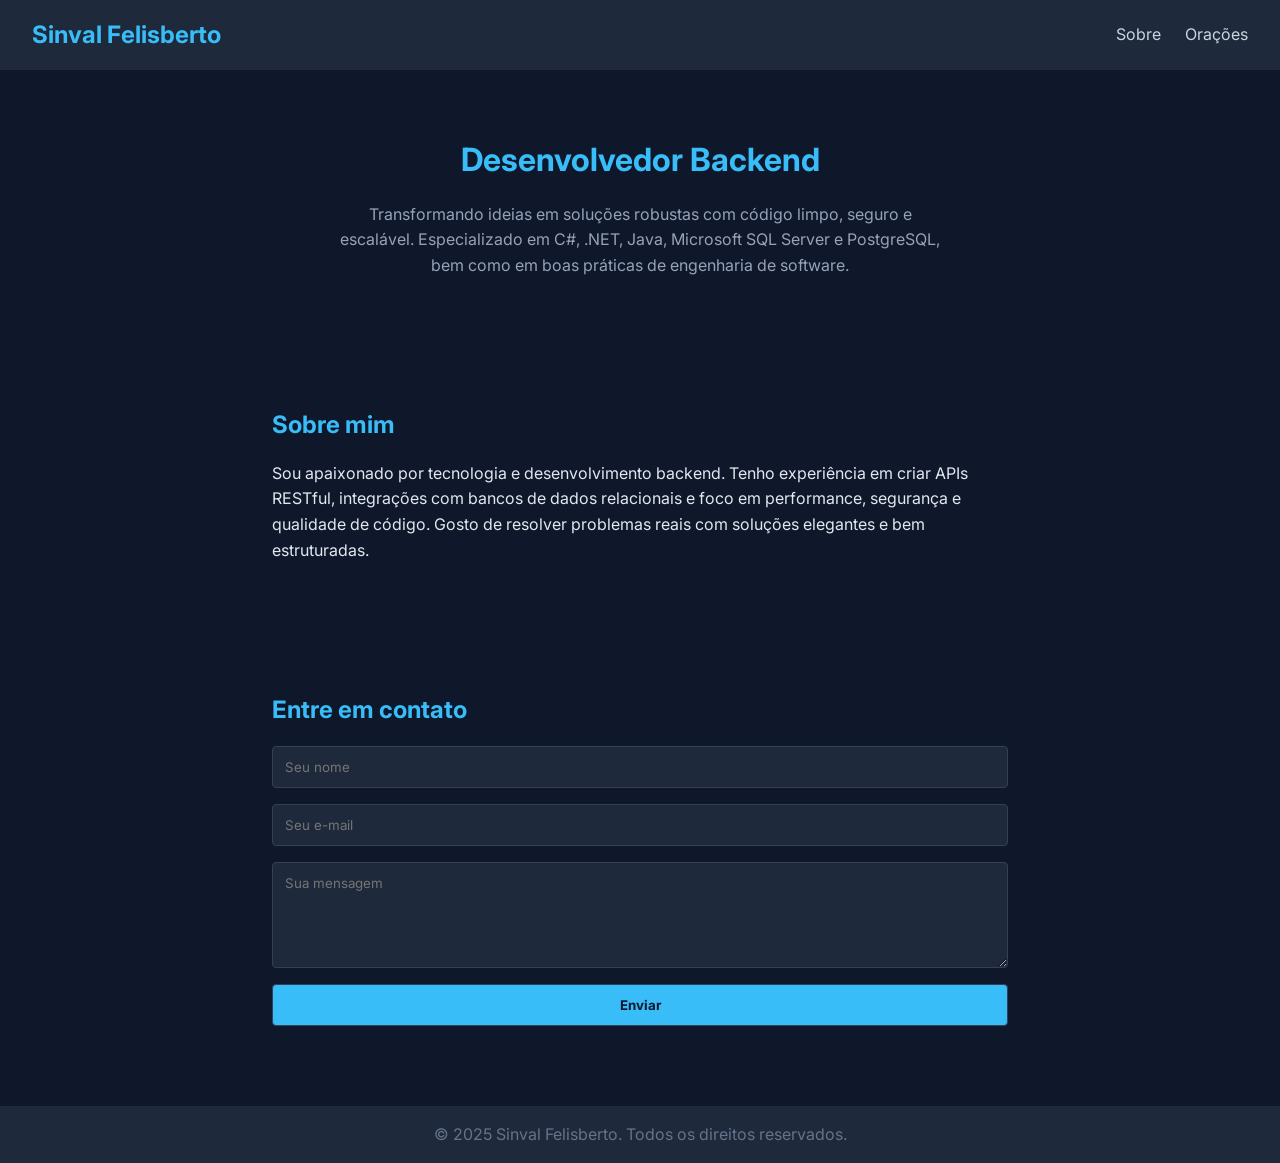
==== index.html @ 2aa52016 "Initial commit" ====
<!DOCTYPE html>
<html lang="pt-BR">
  <head>
    <meta charset="UTF-8" />
    <meta name="viewport" content="width=device-width, initial-scale=1.0, maximum-scale=5.0, user-scalable=yes" />
    <title>Sinval Felisberto | Portfólio</title>
    <link rel="preconnect" href="https://fonts.googleapis.com" />
    <link rel="preconnect" href="https://fonts.gstatic.com" crossorigin />
    <link
      href="https://fonts.googleapis.com/css2?family=Inter:wght@400;600&display=swap"
      rel="stylesheet"
    />
    <link rel="stylesheet" href="assets/css/style.css?v=1.6" />
    <link rel="shortcut icon" href="./assets/img/favicon.ico" type="image/x-icon">
  </head>
  <body>
    <header>
      <h1>Sinval Felisberto</h1>
      <button class="menu-toggle" onclick="toggleMenu()">☰</button>
      <nav id="menu">
        <a href="#sobre">Sobre</a>
        <a href="/oracoes">Orações</a>
      </nav>
    </header>

    <section class="hero">
      <h2>Desenvolvedor Backend</h2>
      <p>
        Transformando ideias em soluções robustas com código limpo, seguro e
        escalável. Especializado em C#, .NET, Java, Microsoft SQL Server e
        PostgreSQL, bem como em boas práticas de engenharia de software.
      </p>
    </section>

    <section id="sobre">
      <h3>Sobre mim</h3>
      <p>
        Sou apaixonado por tecnologia e desenvolvimento backend. Tenho
        experiência em criar APIs RESTful, integrações com bancos de dados
        relacionais e foco em performance, segurança e qualidade de código.
        Gosto de resolver problemas reais com soluções elegantes e bem
        estruturadas.
      </p>
    </section>

    <section id="contato">
      <h3>Entre em contato</h3>
      <form>
        <input type="text" name="nome" placeholder="Seu nome" required />
        <input type="email" name="email" placeholder="Seu e-mail" required />
        <textarea
          name="mensagem"
          placeholder="Sua mensagem"
          rows="5"
          required
        ></textarea>
        <button type="submit">Enviar</button>
      </form>
    </section>

    <footer>
      &copy; 2025 Sinval Felisberto. Todos os direitos reservados.
    </footer>
    <script src="assets/js/app.js?v=1.2"></script>
  </body>
</html>
---- assets/css/style.css ----
* {
  margin: 0;
  padding: 0;
  box-sizing: border-box;
  font-family: "Inter", sans-serif;
}

body {
  background-color: #0f172a;
  color: #e2e8f0;
  line-height: 1.6;
}

header {
  background-color: #1e293b;
  padding: 1rem 2rem;
  display: flex;
  justify-content: space-between;
  align-items: center;
  position: relative;
}

header h1 {
  font-size: 1.5rem;
  color: #38bdf8;
}

nav {
  display: flex;
  gap: 1.5rem;
}

nav a {
  color: #cbd5e1;
  text-decoration: none;
  transition: color 0.2s;
}

nav a:hover {
  color: #38bdf8;
}

.menu-toggle {
  display: none;
  font-size: 1.8rem;
  background: none;
  border: none;
  color: #38bdf8;
  cursor: pointer;
}

.menu {
  opacity: 0;
  visibility: hidden;
  transform: translateY(-10px);
  transition:
    opacity 0.3s ease 0.003s,
    transform 0.3s ease 0.003s,
    visibility 0s linear 0.303s;
  position: absolute;
  top: 100%;
  right: 0;
  width: 100%;
  flex-direction: column;
  gap: 1rem;
  z-index: 10;

  /* Efeito de vidro */
  background-color: rgba(30, 59, 30, 0.6); /* cor escura com transparência */
  backdrop-filter: blur(8px); /* aplica o blur */
  -webkit-backdrop-filter: blur(8px); /* compatibilidade com Safari */

  padding: 1rem 2rem;
  border-radius: 0 0 12px 12px;
}

.menu.show {
  opacity: 1;
  visibility: visible;
  transform: translateY(0);
}

.hero {
  padding: 4rem 2rem;
  text-align: center;
  background-color: #0f172a;
}

.hero h2 {
  font-size: 2rem;
  margin-bottom: 1rem;
  color: #38bdf8;
}

.hero p {
  max-width: 600px;
  margin: 0 auto;
  color: #94a3b8;
}

.hero img {
  max-width: 100%;
  height: auto;
}
#pedido {
  color: #38bdf8;
}

section {
  padding: 4rem 2rem;
  max-width: 800px;
  margin: 0 auto;
}

section h3 {
  font-size: 1.5em;
  color: #38bdf8;
  margin-bottom: 1rem;
}

.img-fluid {
  max-width: 100%;
  height: auto;
  border-radius: 12px;
  box-shadow: 0 10px 25px rgba(0, 0, 0, 0.4);
  border: 4px solid rgba(255, 255, 255, 0.05);
  transition: transform 0.4s ease, box-shadow 0.4s ease;
  display: block;
  margin: 0 auto;
}

.img-fluid:hover {
  transform: scale(1.02);
  box-shadow: 0 15px 35px rgba(0, 0, 0, 0.6);
  border-color: rgba(56, 189, 248, 0.3);
}

.font-controls {
  display: flex;
  gap: 0.5rem;
  justify-content: flex-end;
  margin-bottom: 1.5rem;
}

.font-controls button {
  background-color: transparent;
  color: #38bdf8;
  border: 1px solid #38bdf8;
  width: 40px;
  height: 40px;
  border-radius: 50%;
  cursor: pointer;
  font-weight: bold;
  font-size: 1rem;
  transition: all 0.3s ease;
  display: flex;
  align-items: center;
  justify-content: center;
}

.font-controls button:hover {
  background-color: #38bdf8;
  color: #0f172a;
  transform: translateY(-2px);
}

form input,
form textarea,
form button {
  display: block;
  width: 100%;
  margin-bottom: 1rem;
  padding: 0.75rem;
  background-color: #1e293b;
  border: 1px solid #334155;
  color: #e2e8f0;
  border-radius: 4px;
}

form button {
  background-color: #38bdf8;
  color: #0f172a;
  font-weight: bold;
  cursor: pointer;
  transition: background 0.2s;
}

form button:hover {
  background-color: #0ea5e9;
}

footer {
  background-color: #1e293b;
  text-align: center;
  padding: 1rem;
  color: #64748b;
}

@media (max-width: 768px) {
  nav {
    display: none;
    flex-direction: column;
    gap: 1rem;
    position: absolute;
    top: 100%;
    right: 0;
    background-color: #1e293b;
    padding: 1rem 2rem;
    border-radius: 0 0 8px 8px;
    width: 100%;
    z-index: 10;
  }

  nav.show {
    display: flex;
  }

  .menu-toggle {
    display: block;
  }
  
  .menu {
    position: static;
    display: flex;
    opacity: 1 !important;
    visibility: visible !important;
    transform: none !important;
    flex-direction: row;
    gap: 1.5rem;
    transition: none;
  }
}
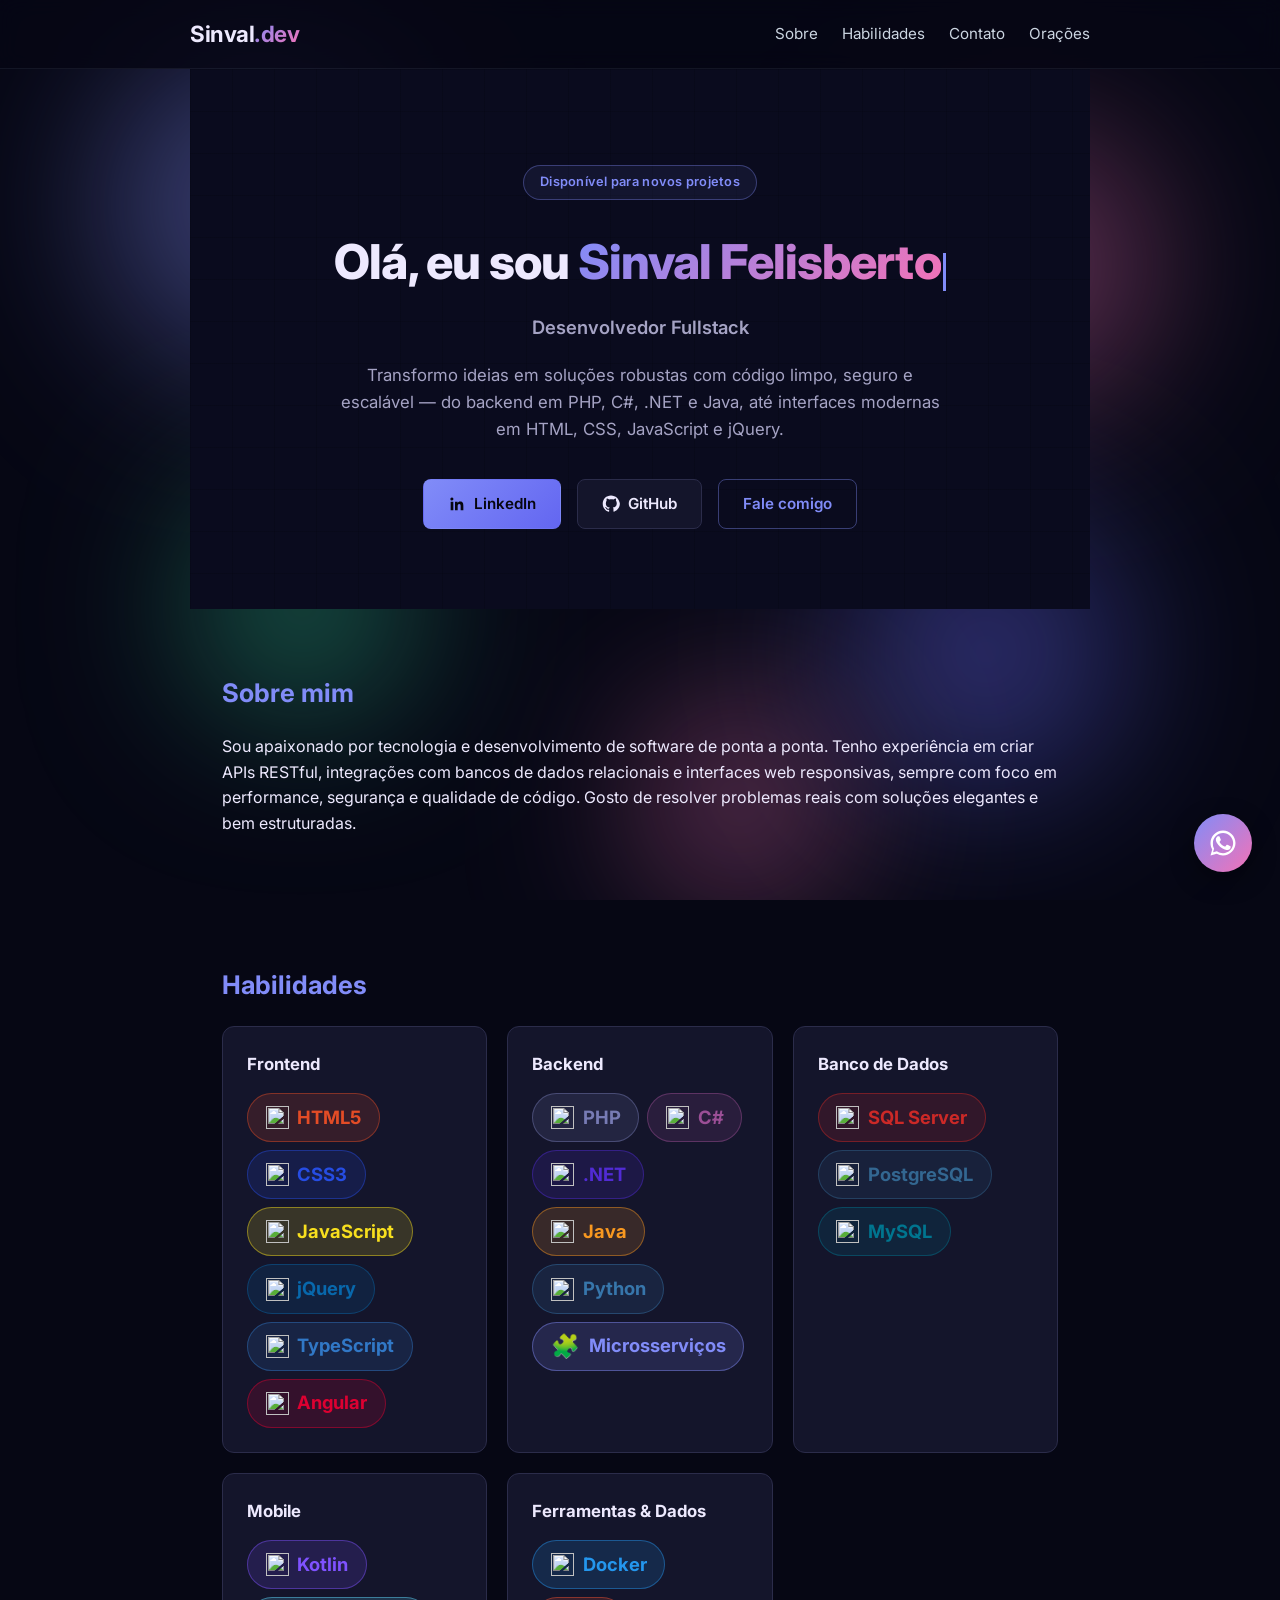
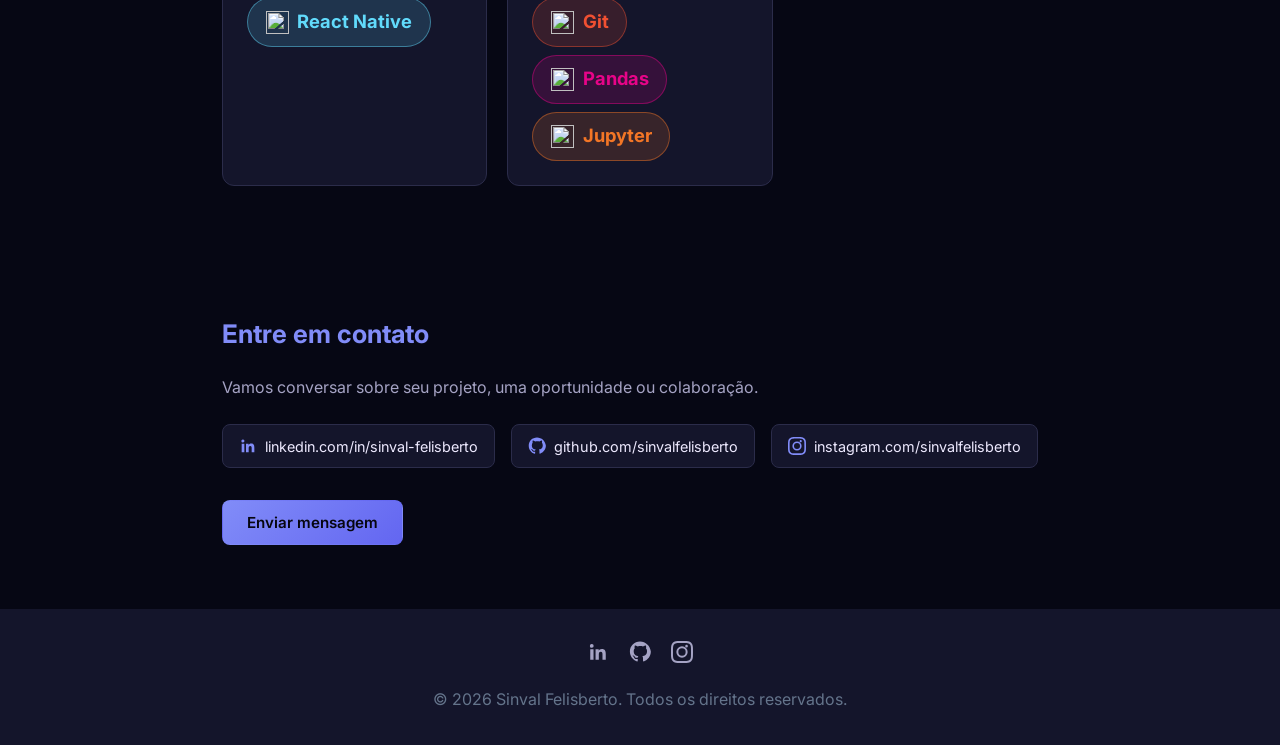
==== commit 367e7231: "Remove unused assets and files from Pokedex and Rock Paper Scissors projects - Deleted image assets:" ====
--- a/index.html
+++ b/index.html
@@ -3,64 +3,247 @@
   <head>
     <meta charset="UTF-8" />
     <meta name="viewport" content="width=device-width, initial-scale=1.0, maximum-scale=5.0, user-scalable=yes" />
-    <title>Sinval Felisberto | Portfólio</title>
+    <meta name="description" content="Sinval Felisberto — Desenvolvedor Fullstack especializado em PHP, C#, .NET, Java e JavaScript." />
+    <title>Sinval Felisberto | Desenvolvedor Fullstack</title>
     <link rel="preconnect" href="https://fonts.googleapis.com" />
     <link rel="preconnect" href="https://fonts.gstatic.com" crossorigin />
     <link
-      href="https://fonts.googleapis.com/css2?family=Inter:wght@400;600&display=swap"
+      href="https://fonts.googleapis.com/css2?family=Inter:wght@400;500;600;700;800&display=swap"
       rel="stylesheet"
     />
-    <link rel="stylesheet" href="assets/css/style.css?v=1.6" />
+    <link rel="stylesheet" href="assets/css/style.css?v=2.1" />
     <link rel="shortcut icon" href="./assets/img/favicon.ico" type="image/x-icon">
   </head>
   <body>
+    <div class="bg-fx" aria-hidden="true">
+      <span></span>
+      <span></span>
+      <span></span>
+      <span></span>
+      <span></span>
+    </div>
     <header>
-      <h1>Sinval Felisberto</h1>
-      <button class="menu-toggle" onclick="toggleMenu()">☰</button>
-      <nav id="menu">
-        <a href="#sobre">Sobre</a>
-        <a href="/oracoes">Orações</a>
-      </nav>
+      <div class="header-inner">
+        <a href="#top" class="brand">Sinval<span>.dev</span></a>
+        <button
+          type="button"
+          class="menu-toggle"
+          onclick="toggleMenu()"
+          aria-label="Abrir menu"
+          aria-expanded="false"
+          aria-controls="menu"
+        >
+          <span class="hamburger-line"></span>
+          <span class="hamburger-line"></span>
+          <span class="hamburger-line"></span>
+        </button>
+        <nav id="menu">
+          <a href="#sobre">Sobre</a>
+          <a href="#habilidades">Habilidades</a>
+          <a href="#contato">Contato</a>
+          <a href="/oracoes">Orações</a>
+        </nav>
+      </div>
     </header>
-
-    <section class="hero">
-      <h2>Desenvolvedor Backend</h2>
-      <p>
-        Transformando ideias em soluções robustas com código limpo, seguro e
-        escalável. Especializado em C#, .NET, Java, Microsoft SQL Server e
-        PostgreSQL, bem como em boas práticas de engenharia de software.
+    <div class="menu-backdrop" id="menuBackdrop" aria-hidden="true"></div>
+
+    <section class="hero" id="top">
+      <div class="hero-blobs" aria-hidden="true">
+        <span></span>
+        <span></span>
+        <span></span>
+      </div>
+      <div class="hero-badge">Disponível para novos projetos</div>
+      <h2>Olá, eu sou <span class="highlight" id="typewriterName">Sinval Felisberto</span><span class="type-cursor" aria-hidden="true"></span></h2>
+      <p class="hero-role">Desenvolvedor Fullstack</p>
+      <p class="hero-text">
+        Transformo ideias em soluções robustas com código limpo, seguro e
+        escalável — do backend em PHP, C#, .NET e Java, até interfaces
+        modernas em HTML, CSS, JavaScript e jQuery.
       </p>
+      <div class="hero-actions">
+        <a
+          href="https://www.linkedin.com/in/sinval-felisberto/"
+          class="btn btn-primary"
+          target="_blank"
+          rel="noopener noreferrer"
+        >
+          <svg class="icon" viewBox="0 0 24 24" fill="currentColor" aria-hidden="true">
+            <path d="M20.45 20.45h-3.56v-5.57c0-1.33-.03-3.04-1.85-3.04-1.86 0-2.14 1.45-2.14 2.94v5.67H9.34V9h3.41v1.56h.05c.48-.9 1.64-1.85 3.38-1.85 3.62 0 4.28 2.38 4.28 5.48v6.26zM5.34 7.43a2.07 2.07 0 1 1 0-4.13 2.07 2.07 0 0 1 0 4.13zM7.12 20.45H3.55V9h3.57v11.45z"/>
+          </svg>
+          LinkedIn
+        </a>
+        <a
+          href="https://github.com/sinvalfelisberto"
+          class="btn btn-secondary"
+          target="_blank"
+          rel="noopener noreferrer"
+        >
+          <svg class="icon" viewBox="0 0 24 24" fill="currentColor" aria-hidden="true">
+            <path d="M12 .5C5.73.5.98 5.24.98 11.52c0 5.02 3.26 9.28 7.78 10.78.57.1.78-.25.78-.55v-2.15c-3.16.69-3.83-1.36-3.83-1.36-.52-1.31-1.26-1.66-1.26-1.66-1.03-.71.08-.69.08-.69 1.14.08 1.74 1.17 1.74 1.17 1.01 1.74 2.65 1.24 3.3.95.1-.73.4-1.24.72-1.53-2.52-.29-5.17-1.26-5.17-5.6 0-1.24.44-2.25 1.17-3.05-.12-.29-.51-1.45.11-3.02 0 0 .96-.31 3.14 1.16.91-.25 1.89-.38 2.86-.38.97 0 1.95.13 2.86.38 2.18-1.47 3.14-1.16 3.14-1.16.62 1.57.23 2.73.11 3.02.73.8 1.17 1.81 1.17 3.05 0 4.35-2.65 5.31-5.18 5.59.41.35.77 1.04.77 2.1v3.11c0 .3.21.66.79.55 4.51-1.5 7.77-5.76 7.77-10.78C23.02 5.24 18.27.5 12 .5z"/>
+          </svg>
+          GitHub
+        </a>
+        <a href="#contato" class="btn btn-ghost">Fale comigo</a>
+      </div>
     </section>
 
     <section id="sobre">
       <h3>Sobre mim</h3>
       <p>
-        Sou apaixonado por tecnologia e desenvolvimento backend. Tenho
-        experiência em criar APIs RESTful, integrações com bancos de dados
-        relacionais e foco em performance, segurança e qualidade de código.
-        Gosto de resolver problemas reais com soluções elegantes e bem
-        estruturadas.
+        Sou apaixonado por tecnologia e desenvolvimento de software de ponta
+        a ponta. Tenho experiência em criar APIs RESTful, integrações com
+        bancos de dados relacionais e interfaces web responsivas, sempre com
+        foco em performance, segurança e qualidade de código. Gosto de
+        resolver problemas reais com soluções elegantes e bem estruturadas.
       </p>
+    </section>
+
+    <section id="habilidades">
+      <h3>Habilidades</h3>
+      <div class="skills-grid">
+        <div class="skill-card">
+          <h4>Frontend</h4>
+          <ul class="skill-tags">
+            <li style="--tag-color:#e34c26"><img class="tag-icon" src="https://cdn.jsdelivr.net/gh/devicons/devicon/icons/html5/html5-original.svg" alt="" loading="lazy" />HTML5</li>
+            <li style="--tag-color:#264de4"><img class="tag-icon" src="https://cdn.jsdelivr.net/gh/devicons/devicon/icons/css3/css3-original.svg" alt="" loading="lazy" />CSS3</li>
+            <li style="--tag-color:#f7df1e"><img class="tag-icon" src="https://cdn.jsdelivr.net/gh/devicons/devicon/icons/javascript/javascript-original.svg" alt="" loading="lazy" />JavaScript</li>
+            <li style="--tag-color:#0868ac"><img class="tag-icon" src="https://cdn.jsdelivr.net/gh/devicons/devicon/icons/jquery/jquery-original.svg" alt="" loading="lazy" />jQuery</li>
+            <li style="--tag-color:#3178c6"><img class="tag-icon" src="https://cdn.jsdelivr.net/gh/devicons/devicon/icons/typescript/typescript-original.svg" alt="" loading="lazy" />TypeScript</li>
+            <li style="--tag-color:#dd0031"><img class="tag-icon" src="https://cdn.jsdelivr.net/gh/devicons/devicon/icons/angularjs/angularjs-original.svg" alt="" loading="lazy" />Angular</li>
+          </ul>
+        </div>
+        <div class="skill-card">
+          <h4>Backend</h4>
+          <ul class="skill-tags">
+            <li style="--tag-color:#777bb4"><img class="tag-icon" src="https://cdn.jsdelivr.net/gh/devicons/devicon/icons/php/php-original.svg" alt="" loading="lazy" />PHP</li>
+            <li style="--tag-color:#9b4f96"><img class="tag-icon" src="https://cdn.jsdelivr.net/gh/devicons/devicon/icons/csharp/csharp-original.svg" alt="" loading="lazy" />C#</li>
+            <li style="--tag-color:#512bd4"><img class="tag-icon" src="https://cdn.jsdelivr.net/gh/devicons/devicon/icons/dotnetcore/dotnetcore-original.svg" alt="" loading="lazy" />.NET</li>
+            <li style="--tag-color:#f89820"><img class="tag-icon" src="https://cdn.jsdelivr.net/gh/devicons/devicon/icons/java/java-original.svg" alt="" loading="lazy" />Java</li>
+            <li style="--tag-color:#3776ab"><img class="tag-icon" src="https://cdn.jsdelivr.net/gh/devicons/devicon/icons/python/python-original.svg" alt="" loading="lazy" />Python</li>
+            <li style="--tag-color:#818cf8"><span class="tag-emoji">🧩</span>Microsserviços</li>
+          </ul>
+        </div>
+        <div class="skill-card">
+          <h4>Banco de Dados</h4>
+          <ul class="skill-tags">
+            <li style="--tag-color:#cc2927"><img class="tag-icon" src="https://cdn.jsdelivr.net/gh/devicons/devicon/icons/microsoftsqlserver/microsoftsqlserver-original.svg" alt="" loading="lazy" />SQL Server</li>
+            <li style="--tag-color:#336791"><img class="tag-icon" src="https://cdn.jsdelivr.net/gh/devicons/devicon/icons/postgresql/postgresql-original.svg" alt="" loading="lazy" />PostgreSQL</li>
+            <li style="--tag-color:#00758f"><img class="tag-icon" src="https://cdn.jsdelivr.net/gh/devicons/devicon/icons/mysql/mysql-original.svg" alt="" loading="lazy" />MySQL</li>
+          </ul>
+        </div>
+        <div class="skill-card">
+          <h4>Mobile</h4>
+          <ul class="skill-tags">
+            <li style="--tag-color:#7f52ff"><img class="tag-icon" src="https://cdn.jsdelivr.net/gh/devicons/devicon/icons/kotlin/kotlin-original.svg" alt="" loading="lazy" />Kotlin</li>
+            <li style="--tag-color:#61dafb"><img class="tag-icon" src="https://cdn.jsdelivr.net/gh/devicons/devicon/icons/react/react-original.svg" alt="" loading="lazy" />React Native</li>
+          </ul>
+        </div>
+        <div class="skill-card">
+          <h4>Ferramentas &amp; Dados</h4>
+          <ul class="skill-tags">
+            <li style="--tag-color:#2496ed"><img class="tag-icon" src="https://cdn.jsdelivr.net/gh/devicons/devicon/icons/docker/docker-original.svg" alt="" loading="lazy" />Docker</li>
+            <li style="--tag-color:#f05032"><img class="tag-icon" src="https://cdn.jsdelivr.net/gh/devicons/devicon/icons/git/git-original.svg" alt="" loading="lazy" />Git</li>
+            <li style="--tag-color:#e70488"><img class="tag-icon" src="https://cdn.jsdelivr.net/gh/devicons/devicon/icons/pandas/pandas-original.svg" alt="" loading="lazy" />Pandas</li>
+            <li style="--tag-color:#f37626"><img class="tag-icon" src="https://cdn.jsdelivr.net/gh/devicons/devicon/icons/jupyter/jupyter-original.svg" alt="" loading="lazy" />Jupyter</li>
+          </ul>
+        </div>
+      </div>
     </section>
 
     <section id="contato">
       <h3>Entre em contato</h3>
-      <form>
-        <input type="text" name="nome" placeholder="Seu nome" required />
-        <input type="email" name="email" placeholder="Seu e-mail" required />
-        <textarea
-          name="mensagem"
-          placeholder="Sua mensagem"
-          rows="5"
-          required
-        ></textarea>
-        <button type="submit">Enviar</button>
-      </form>
-    </section>
+      <p class="contato-intro">
+        Vamos conversar sobre seu projeto, uma oportunidade ou colaboração.
+      </p>
+      <div class="social-links">
+        <a href="https://www.linkedin.com/in/sinval-felisberto/" target="_blank" rel="noopener noreferrer">
+          <svg class="icon" viewBox="0 0 24 24" fill="currentColor" aria-hidden="true">
+            <path d="M20.45 20.45h-3.56v-5.57c0-1.33-.03-3.04-1.85-3.04-1.86 0-2.14 1.45-2.14 2.94v5.67H9.34V9h3.41v1.56h.05c.48-.9 1.64-1.85 3.38-1.85 3.62 0 4.28 2.38 4.28 5.48v6.26zM5.34 7.43a2.07 2.07 0 1 1 0-4.13 2.07 2.07 0 0 1 0 4.13zM7.12 20.45H3.55V9h3.57v11.45z"/>
+          </svg>
+          linkedin.com/in/sinval-felisberto
+        </a>
+        <a href="https://github.com/sinvalfelisberto" target="_blank" rel="noopener noreferrer">
+          <svg class="icon" viewBox="0 0 24 24" fill="currentColor" aria-hidden="true">
+            <path d="M12 .5C5.73.5.98 5.24.98 11.52c0 5.02 3.26 9.28 7.78 10.78.57.1.78-.25.78-.55v-2.15c-3.16.69-3.83-1.36-3.83-1.36-.52-1.31-1.26-1.66-1.26-1.66-1.03-.71.08-.69.08-.69 1.14.08 1.74 1.17 1.74 1.17 1.01 1.74 2.65 1.24 3.3.95.1-.73.4-1.24.72-1.53-2.52-.29-5.17-1.26-5.17-5.6 0-1.24.44-2.25 1.17-3.05-.12-.29-.51-1.45.11-3.02 0 0 .96-.31 3.14 1.16.91-.25 1.89-.38 2.86-.38.97 0 1.95.13 2.86.38 2.18-1.47 3.14-1.16 3.14-1.16.62 1.57.23 2.73.11 3.02.73.8 1.17 1.81 1.17 3.05 0 4.35-2.65 5.31-5.18 5.59.41.35.77 1.04.77 2.1v3.11c0 .3.21.66.79.55 4.51-1.5 7.77-5.76 7.77-10.78C23.02 5.24 18.27.5 12 .5z"/>
+          </svg>
+          github.com/sinvalfelisberto
+        </a>
+        <a href="https://instagram.com/sinvalfelisberto" target="_blank" rel="noopener noreferrer">
+          <svg class="icon" viewBox="0 0 24 24" fill="currentColor" aria-hidden="true">
+            <path d="M12 2.16c3.2 0 3.58.01 4.85.07 1.17.05 1.8.24 2.22.41.56.21.96.47 1.38.89.42.42.68.82.89 1.38.17.42.36 1.05.41 2.22.06 1.27.07 1.65.07 4.85s-.01 3.58-.07 4.85c-.05 1.17-.24 1.8-.41 2.22-.21.56-.47.96-.89 1.38-.42.42-.82.68-1.38.89-.42.17-1.05.36-2.22.41-1.27.06-1.65.07-4.85.07s-3.58-.01-4.85-.07c-1.17-.05-1.8-.24-2.22-.41a3.72 3.72 0 0 1-1.38-.89 3.72 3.72 0 0 1-.89-1.38c-.17-.42-.36-1.05-.41-2.22-.06-1.27-.07-1.65-.07-4.85s.01-3.58.07-4.85c.05-1.17.24-1.8.41-2.22.21-.56.47-.96.89-1.38.42-.42.82-.68 1.38-.89.42-.17 1.05-.36 2.22-.41C8.42 2.17 8.8 2.16 12 2.16zm0-2.16C8.74 0 8.33.01 7.05.07 5.78.13 4.9.33 4.14.63c-.79.31-1.46.72-2.13 1.39A5.86 5.86 0 0 0 .63 4.14c-.3.76-.5 1.64-.56 2.9C.01 8.33 0 8.74 0 12s.01 3.67.07 4.95c.06 1.27.26 2.15.56 2.9.31.79.72 1.46 1.39 2.13a5.86 5.86 0 0 0 2.13 1.39c.76.3 1.64.5 2.9.56C8.33 23.99 8.74 24 12 24s3.67-.01 4.95-.07c1.27-.06 2.15-.26 2.9-.56a5.86 5.86 0 0 0 2.13-1.39 5.86 5.86 0 0 0 1.39-2.13c.3-.76.5-1.64.56-2.9.06-1.27.07-1.68.07-4.95s-.01-3.67-.07-4.95c-.06-1.27-.26-2.15-.56-2.9a5.86 5.86 0 0 0-1.39-2.13A5.86 5.86 0 0 0 19.85.63c-.76-.3-1.64-.5-2.9-.56C15.67.01 15.26 0 12 0zm0 5.84A6.16 6.16 0 1 0 12 18.16 6.16 6.16 0 0 0 12 5.84zm0 10.16a4 4 0 1 1 0-8 4 4 0 0 1 0 8zm6.4-10.4a1.44 1.44 0 1 1-2.88 0 1.44 1.44 0 0 1 2.88 0z"/>
+          </svg>
+          instagram.com/sinvalfelisberto
+        </a>
+      </div>
+      <button type="button" id="open-contact-modal" class="btn btn-primary">
+        Enviar mensagem
+      </button>
+    </section>
+
+    <div class="modal-overlay" id="contactModal" aria-hidden="true">
+      <div class="modal" role="dialog" aria-modal="true" aria-labelledby="contactModalTitle">
+        <button type="button" class="modal-close" id="closeContactModal" aria-label="Fechar">&times;</button>
+        <h3 id="contactModalTitle">Envie uma mensagem</h3>
+        <form>
+          <input type="text" name="nome" placeholder="Seu nome" required />
+          <input type="email" name="email" placeholder="Seu e-mail" required />
+          <textarea
+            name="mensagem"
+            placeholder="Sua mensagem"
+            rows="5"
+            required
+          ></textarea>
+          <button type="submit">Enviar</button>
+        </form>
+      </div>
+    </div>
+
+    <div class="modal-overlay" id="feedbackModal" aria-hidden="true">
+      <div class="modal modal-feedback" role="dialog" aria-modal="true" aria-labelledby="feedbackModalTitle">
+        <button type="button" class="modal-close" id="closeFeedbackModal" aria-label="Fechar">&times;</button>
+        <p class="feedback-icon" id="feedbackIcon" aria-hidden="true">✅</p>
+        <h3 id="feedbackModalTitle">Mensagem enviada!</h3>
+        <p class="feedback-text" id="feedbackText">
+          Obrigado pelo contato, vou te responder em breve.
+        </p>
+        <button type="button" class="btn btn-primary" id="feedbackOk">OK</button>
+      </div>
+    </div>
 
     <footer>
-      &copy; 2025 Sinval Felisberto. Todos os direitos reservados.
+      <div class="footer-social">
+        <a href="https://www.linkedin.com/in/sinval-felisberto/" target="_blank" rel="noopener noreferrer" aria-label="LinkedIn">
+          <svg class="icon" viewBox="0 0 24 24" fill="currentColor" aria-hidden="true">
+            <path d="M20.45 20.45h-3.56v-5.57c0-1.33-.03-3.04-1.85-3.04-1.86 0-2.14 1.45-2.14 2.94v5.67H9.34V9h3.41v1.56h.05c.48-.9 1.64-1.85 3.38-1.85 3.62 0 4.28 2.38 4.28 5.48v6.26zM5.34 7.43a2.07 2.07 0 1 1 0-4.13 2.07 2.07 0 0 1 0 4.13zM7.12 20.45H3.55V9h3.57v11.45z"/>
+          </svg>
+        </a>
+        <a href="https://github.com/sinvalfelisberto" target="_blank" rel="noopener noreferrer" aria-label="GitHub">
+          <svg class="icon" viewBox="0 0 24 24" fill="currentColor" aria-hidden="true">
+            <path d="M12 .5C5.73.5.98 5.24.98 11.52c0 5.02 3.26 9.28 7.78 10.78.57.1.78-.25.78-.55v-2.15c-3.16.69-3.83-1.36-3.83-1.36-.52-1.31-1.26-1.66-1.26-1.66-1.03-.71.08-.69.08-.69 1.14.08 1.74 1.17 1.74 1.17 1.01 1.74 2.65 1.24 3.3.95.1-.73.4-1.24.72-1.53-2.52-.29-5.17-1.26-5.17-5.6 0-1.24.44-2.25 1.17-3.05-.12-.29-.51-1.45.11-3.02 0 0 .96-.31 3.14 1.16.91-.25 1.89-.38 2.86-.38.97 0 1.95.13 2.86.38 2.18-1.47 3.14-1.16 3.14-1.16.62 1.57.23 2.73.11 3.02.73.8 1.17 1.81 1.17 3.05 0 4.35-2.65 5.31-5.18 5.59.41.35.77 1.04.77 2.1v3.11c0 .3.21.66.79.55 4.51-1.5 7.77-5.76 7.77-10.78C23.02 5.24 18.27.5 12 .5z"/>
+          </svg>
+        </a>
+        <a href="https://instagram.com/sinvalfelisberto" target="_blank" rel="noopener noreferrer" aria-label="Instagram">
+          <svg class="icon" viewBox="0 0 24 24" fill="currentColor" aria-hidden="true">
+            <path d="M12 2.16c3.2 0 3.58.01 4.85.07 1.17.05 1.8.24 2.22.41.56.21.96.47 1.38.89.42.42.68.82.89 1.38.17.42.36 1.05.41 2.22.06 1.27.07 1.65.07 4.85s-.01 3.58-.07 4.85c-.05 1.17-.24 1.8-.41 2.22-.21.56-.47.96-.89 1.38-.42.42-.82.68-1.38.89-.42.17-1.05.36-2.22.41-1.27.06-1.65.07-4.85.07s-3.58-.01-4.85-.07c-1.17-.05-1.8-.24-2.22-.41a3.72 3.72 0 0 1-1.38-.89 3.72 3.72 0 0 1-.89-1.38c-.17-.42-.36-1.05-.41-2.22-.06-1.27-.07-1.65-.07-4.85s.01-3.58.07-4.85c.05-1.17.24-1.8.41-2.22.21-.56.47-.96.89-1.38.42-.42.82-.68 1.38-.89.42-.17 1.05-.36 2.22-.41C8.42 2.17 8.8 2.16 12 2.16zm0-2.16C8.74 0 8.33.01 7.05.07 5.78.13 4.9.33 4.14.63c-.79.31-1.46.72-2.13 1.39A5.86 5.86 0 0 0 .63 4.14c-.3.76-.5 1.64-.56 2.9C.01 8.33 0 8.74 0 12s.01 3.67.07 4.95c.06 1.27.26 2.15.56 2.9.31.79.72 1.46 1.39 2.13a5.86 5.86 0 0 0 2.13 1.39c.76.3 1.64.5 2.9.56C8.33 23.99 8.74 24 12 24s3.67-.01 4.95-.07c1.27-.06 2.15-.26 2.9-.56a5.86 5.86 0 0 0 2.13-1.39 5.86 5.86 0 0 0 1.39-2.13c.3-.76.5-1.64.56-2.9.06-1.27.07-1.68.07-4.95s-.01-3.67-.07-4.95c-.06-1.27-.26-2.15-.56-2.9a5.86 5.86 0 0 0-1.39-2.13A5.86 5.86 0 0 0 19.85.63c-.76-.3-1.64-.5-2.9-.56C15.67.01 15.26 0 12 0zm0 5.84A6.16 6.16 0 1 0 12 18.16 6.16 6.16 0 0 0 12 5.84zm0 10.16a4 4 0 1 1 0-8 4 4 0 0 1 0 8zm6.4-10.4a1.44 1.44 0 1 1-2.88 0 1.44 1.44 0 0 1 2.88 0z"/>
+          </svg>
+        </a>
+      </div>
+      &copy; 2026 Sinval Felisberto. Todos os direitos reservados.
     </footer>
-    <script src="assets/js/app.js?v=1.2"></script>
+    <a
+      href="https://wa.me/5561992206000?text=Ol%C3%A1%2C%20Sinval!%20Vi%20seu%20site%20e%20gostaria%20de%20falar%20com%20voc%C3%AA."
+      class="whatsapp-float"
+      target="_blank"
+      rel="noopener noreferrer"
+      aria-label="Falar no WhatsApp"
+    >
+      <svg class="icon" viewBox="0 0 24 24" fill="currentColor" aria-hidden="true">
+        <path d="M17.47 14.38c-.29-.15-1.71-.85-1.98-.94-.27-.1-.46-.15-.65.15-.2.29-.75.94-.92 1.13-.17.2-.34.22-.63.07-.29-.15-1.22-.45-2.33-1.44-.86-.77-1.44-1.71-1.61-2-.17-.29-.02-.45.13-.6.13-.13.29-.34.44-.51.15-.17.2-.29.29-.49.1-.2.05-.37-.02-.51-.07-.15-.65-1.58-.9-2.16-.24-.57-.48-.49-.65-.5h-.56c-.2 0-.51.07-.78.37-.27.29-1.02 1-1.02 2.44s1.05 2.83 1.2 3.02c.15.2 2.06 3.15 5 4.42.7.3 1.24.48 1.67.61.7.22 1.34.19 1.84.12.56-.08 1.71-.7 1.96-1.37.24-.68.24-1.26.17-1.38-.07-.12-.27-.2-.56-.34z"/>
+        <path d="M12.02 2C6.5 2 2 6.48 2 12c0 1.87.51 3.63 1.4 5.14L2 22l4.99-1.31A9.94 9.94 0 0 0 12.02 22C17.53 22 22 17.52 22 12S17.53 2 12.02 2zm0 18.1c-1.67 0-3.23-.46-4.56-1.26l-.33-.19-3.05.8.82-2.98-.21-.31A8.08 8.08 0 0 1 3.93 12c0-4.46 3.63-8.09 8.09-8.09 4.46 0 8.09 3.63 8.09 8.09 0 4.46-3.63 8.1-8.09 8.1z"/>
+      </svg>
+    </a>
+    <script src="https://code.jquery.com/jquery-3.7.1.min.js"></script>
+    <script src="assets/js/app.js?v=2.0"></script>
   </body>
 </html>
--- a/assets/css/style.css
+++ b/assets/css/style.css
@@ -1,3 +1,16 @@
+:root {
+  --bg: #060714;
+  --bg-alt: #0a0b1e;
+  --surface: #14152b;
+  --border: #2b2c4a;
+  --text: #ede9fe;
+  --text-muted: #a5a3c4;
+  --accent: #818cf8;
+  --accent-2: #f472b6;
+  --accent-3: #34d399;
+  --accent-dark: #6366f1;
+}
+
 * {
   margin: 0;
   padding: 0;
@@ -5,24 +18,145 @@
   font-family: "Inter", sans-serif;
 }
 
+html {
+  scroll-behavior: smooth;
+}
+
 body {
-  background-color: #0f172a;
-  color: #e2e8f0;
+  background-color: var(--bg);
+  color: var(--text);
   line-height: 1.6;
+  position: relative;
+  z-index: 0;
+}
+
+/* Elementos flutuantes neon no fundo da página */
+.bg-fx {
+  position: fixed;
+  inset: 0;
+  z-index: -1;
+  overflow: hidden;
+  pointer-events: none;
+}
+
+.bg-fx span {
+  position: absolute;
+  border-radius: 50%;
+  filter: blur(80px);
+  opacity: 0.4;
+  mix-blend-mode: screen;
+  will-change: transform;
+}
+
+.bg-fx span:nth-child(1) {
+  width: 320px;
+  height: 320px;
+  top: 5%;
+  left: 8%;
+  background: var(--accent);
+  animation: bgfx-float-1 22s ease-in-out infinite;
+}
+
+.bg-fx span:nth-child(2) {
+  width: 260px;
+  height: 260px;
+  top: 15%;
+  right: 10%;
+  background: var(--accent-2);
+  animation: bgfx-float-2 26s ease-in-out infinite;
+}
+
+.bg-fx span:nth-child(3) {
+  width: 220px;
+  height: 220px;
+  top: 55%;
+  left: 15%;
+  background: var(--accent-3);
+  animation: bgfx-float-3 30s ease-in-out infinite;
+}
+
+.bg-fx span:nth-child(4) {
+  width: 280px;
+  height: 280px;
+  bottom: 12%;
+  right: 12%;
+  background: var(--accent-dark);
+  animation: bgfx-float-4 24s ease-in-out infinite;
+}
+
+.bg-fx span:nth-child(5) {
+  width: 200px;
+  height: 200px;
+  top: 78%;
+  left: 50%;
+  background: var(--accent-2);
+  animation: bgfx-float-5 28s ease-in-out infinite;
+}
+
+@keyframes bgfx-float-1 {
+  0%, 100% { transform: translate(0, 0) scale(1); }
+  50% { transform: translate(60px, 80px) scale(1.2); }
+}
+
+@keyframes bgfx-float-2 {
+  0%, 100% { transform: translate(0, 0) scale(1); }
+  50% { transform: translate(-70px, 60px) scale(0.9); }
+}
+
+@keyframes bgfx-float-3 {
+  0%, 100% { transform: translate(0, 0) scale(1); }
+  50% { transform: translate(50px, -70px) scale(1.15); }
+}
+
+@keyframes bgfx-float-4 {
+  0%, 100% { transform: translate(0, 0) scale(1); }
+  50% { transform: translate(-60px, -50px) scale(1.1); }
+}
+
+@keyframes bgfx-float-5 {
+  0%, 100% { transform: translate(0, 0) scale(1); }
+  50% { transform: translate(40px, 40px) scale(0.9); }
+}
+
+@media (prefers-reduced-motion: reduce) {
+  .bg-fx span {
+    animation: none;
+  }
 }
 
 header {
-  background-color: #1e293b;
+  background-color: rgba(6, 7, 20, 0.85);
+  backdrop-filter: blur(10px);
+  -webkit-backdrop-filter: blur(10px);
   padding: 1rem 2rem;
+  position: sticky;
+  top: 0;
+  z-index: 20;
+  border-bottom: 1px solid rgba(148, 163, 184, 0.1);
+}
+
+.header-inner {
+  max-width: 900px;
+  margin: 0 auto;
   display: flex;
   justify-content: space-between;
   align-items: center;
   position: relative;
 }
 
-header h1 {
-  font-size: 1.5rem;
-  color: #38bdf8;
+.brand {
+  font-size: 1.4rem;
+  font-weight: 700;
+  color: var(--text);
+  text-decoration: none;
+  letter-spacing: -0.02em;
+}
+
+.brand span {
+  background: linear-gradient(135deg, var(--accent), var(--accent-2));
+  -webkit-background-clip: text;
+  background-clip: text;
+  -webkit-text-fill-color: transparent;
 }
 
 nav {
@@ -33,89 +167,388 @@
 nav a {
   color: #cbd5e1;
   text-decoration: none;
+  font-size: 0.95rem;
   transition: color 0.2s;
 }
 
 nav a:hover {
-  color: #38bdf8;
+  color: var(--accent);
 }
 
 .menu-toggle {
   display: none;
-  font-size: 1.8rem;
+  width: 42px;
+  height: 42px;
+  flex-direction: column;
+  align-items: center;
+  justify-content: center;
+  gap: 5px;
   background: none;
   border: none;
-  color: #38bdf8;
+  border-radius: 8px;
   cursor: pointer;
-}
-
-.menu {
+  transition: background 0.2s ease;
+}
+
+.menu-toggle:hover {
+  background: color-mix(in srgb, var(--accent) 10%, transparent);
+}
+
+.hamburger-line {
+  width: 22px;
+  height: 2px;
+  border-radius: 2px;
+  background: var(--accent);
+  transition: transform 0.3s ease, opacity 0.2s ease;
+}
+
+.menu-toggle[aria-expanded="true"] .hamburger-line:nth-child(1) {
+  transform: translateY(7px) rotate(45deg);
+}
+
+.menu-toggle[aria-expanded="true"] .hamburger-line:nth-child(2) {
   opacity: 0;
-  visibility: hidden;
-  transform: translateY(-10px);
-  transition:
-    opacity 0.3s ease 0.003s,
-    transform 0.3s ease 0.003s,
-    visibility 0s linear 0.303s;
+}
+
+.menu-toggle[aria-expanded="true"] .hamburger-line:nth-child(3) {
+  transform: translateY(-7px) rotate(-45deg);
+}
+
+.menu-backdrop {
+  display: none;
+}
+
+/* Hero */
+.hero {
+  padding: 6rem 2rem 5rem;
+  text-align: center;
+  position: relative;
+  overflow: hidden;
+  background:
+    linear-gradient(
+      rgba(6, 7, 20, 0.4) 1px,
+      transparent 1px
+    ),
+    linear-gradient(
+      90deg,
+      rgba(6, 7, 20, 0.4) 1px,
+      transparent 1px
+    ),
+    var(--bg-alt);
+  background-size: 42px 42px, 42px 42px, auto;
+}
+
+.hero-blobs {
   position: absolute;
-  top: 100%;
-  right: 0;
-  width: 100%;
-  flex-direction: column;
+  inset: 0;
+  z-index: 0;
+  pointer-events: none;
+  overflow: hidden;
+}
+
+.hero-blobs span {
+  position: absolute;
+  border-radius: 50%;
+  filter: blur(70px);
+  opacity: 0.55;
+  will-change: transform;
+}
+
+.hero-blobs span:nth-child(1) {
+  width: 340px;
+  height: 340px;
+  top: -100px;
+  left: 5%;
+  background: var(--accent);
+  animation: blob-float-a 16s ease-in-out infinite;
+}
+
+.hero-blobs span:nth-child(2) {
+  width: 300px;
+  height: 300px;
+  top: 20%;
+  right: 5%;
+  background: var(--accent-2);
+  animation: blob-float-b 20s ease-in-out infinite;
+}
+
+.hero-blobs span:nth-child(3) {
+  width: 260px;
+  height: 260px;
+  bottom: -80px;
+  left: 40%;
+  background: var(--accent-3);
+  animation: blob-float-c 18s ease-in-out infinite;
+}
+
+@keyframes blob-float-a {
+  0%, 100% { transform: translate(0, 0) scale(1); }
+  33% { transform: translate(60px, 40px) scale(1.15); }
+  66% { transform: translate(-30px, 60px) scale(0.9); }
+}
+
+@keyframes blob-float-b {
+  0%, 100% { transform: translate(0, 0) scale(1); }
+  33% { transform: translate(-50px, 50px) scale(0.95); }
+  66% { transform: translate(40px, -30px) scale(1.1); }
+}
+
+@keyframes blob-float-c {
+  0%, 100% { transform: translate(0, 0) scale(1); }
+  33% { transform: translate(40px, -40px) scale(1.1); }
+  66% { transform: translate(-60px, -20px) scale(0.9); }
+}
+
+@media (prefers-reduced-motion: reduce) {
+  .hero-blobs span {
+    animation: none;
+  }
+}
+
+.hero > * {
+  position: relative;
+  z-index: 1;
+}
+
+.hero-badge {
+  display: inline-block;
+  padding: 0.4rem 1rem;
+  border-radius: 999px;
+  border: 1px solid rgba(129, 140, 248, 0.35);
+  background: rgba(129, 140, 248, 0.08);
+  color: var(--accent);
+  font-size: 0.8rem;
+  font-weight: 600;
+  letter-spacing: 0.02em;
+  margin-bottom: 1.5rem;
+}
+
+.hero h2 {
+  font-size: clamp(2rem, 5vw, 3rem);
+  font-weight: 800;
+  margin-bottom: 0.75rem;
+  letter-spacing: -0.02em;
+}
+
+.hero h2 .highlight {
+  background: linear-gradient(135deg, var(--accent), var(--accent-2));
+  -webkit-background-clip: text;
+  background-clip: text;
+  -webkit-text-fill-color: transparent;
+}
+
+.type-cursor {
+  display: inline-block;
+  width: 3px;
+  height: 0.8em;
+  margin-left: 2px;
+  background: var(--accent);
+  vertical-align: text-bottom;
+  animation: blink-caret 0.75s step-end infinite;
+}
+
+@keyframes blink-caret {
+  0%, 100% {
+    opacity: 1;
+  }
+  50% {
+    opacity: 0;
+  }
+}
+
+@media (prefers-reduced-motion: reduce) {
+  .type-cursor {
+    animation: none;
+  }
+}
+
+.hero-role {
+  font-size: 1.15rem;
+  font-weight: 600;
+  color: var(--text-muted);
+  margin-bottom: 1.25rem;
+}
+
+.hero-text {
+  max-width: 620px;
+  margin: 0 auto 2.25rem;
+  color: var(--text-muted);
+  font-size: 1.05rem;
+}
+
+.hero-actions {
+  display: flex;
   gap: 1rem;
-  z-index: 10;
-
-  /* Efeito de vidro */
-  background-color: rgba(30, 59, 30, 0.6); /* cor escura com transparência */
-  backdrop-filter: blur(8px); /* aplica o blur */
-  -webkit-backdrop-filter: blur(8px); /* compatibilidade com Safari */
-
-  padding: 1rem 2rem;
-  border-radius: 0 0 12px 12px;
-}
-
-.menu.show {
-  opacity: 1;
-  visibility: visible;
-  transform: translateY(0);
-}
-
-.hero {
-  padding: 4rem 2rem;
-  text-align: center;
-  background-color: #0f172a;
-}
-
-.hero h2 {
-  font-size: 2rem;
-  margin-bottom: 1rem;
-  color: #38bdf8;
-}
-
-.hero p {
-  max-width: 600px;
-  margin: 0 auto;
-  color: #94a3b8;
-}
-
-.hero img {
-  max-width: 100%;
-  height: auto;
-}
-#pedido {
-  color: #38bdf8;
+  justify-content: center;
+  flex-wrap: wrap;
+}
+
+.btn {
+  display: inline-flex;
+  align-items: center;
+  gap: 0.5rem;
+  padding: 0.75rem 1.5rem;
+  border-radius: 8px;
+  font-weight: 600;
+  font-size: 0.95rem;
+  text-decoration: none;
+  transition: transform 0.2s ease, box-shadow 0.2s ease, background 0.2s ease, border-color 0.2s ease;
+  border: 1px solid transparent;
+}
+
+.btn .icon {
+  width: 18px;
+  height: 18px;
+}
+
+.btn-primary {
+  background: linear-gradient(135deg, var(--accent), var(--accent-dark));
+  color: #06060f;
+}
+
+.btn-primary:hover {
+  transform: translateY(-2px);
+  box-shadow: 0 10px 25px rgba(129, 140, 248, 0.35);
+}
+
+.btn-secondary {
+  background: var(--surface);
+  color: var(--text);
+  border-color: var(--border);
+}
+
+.btn-secondary:hover {
+  transform: translateY(-2px);
+  border-color: var(--accent);
+  box-shadow: 0 10px 25px rgba(0, 0, 0, 0.4);
+}
+
+.btn-ghost {
+  background: transparent;
+  color: var(--accent);
+  border-color: rgba(129, 140, 248, 0.4);
+}
+
+.btn-ghost:hover {
+  background: rgba(129, 140, 248, 0.08);
+  transform: translateY(-2px);
 }
 
 section {
   padding: 4rem 2rem;
-  max-width: 800px;
+  max-width: 900px;
   margin: 0 auto;
 }
 
 section h3 {
-  font-size: 1.5em;
-  color: #38bdf8;
+  font-size: 1.6em;
+  color: var(--accent);
+  margin-bottom: 1.25rem;
+  font-weight: 700;
+}
+
+/* Skills */
+.skills-grid {
+  display: grid;
+  grid-template-columns: repeat(auto-fit, minmax(220px, 1fr));
+  gap: 1.25rem;
+}
+
+.skill-card {
+  background: var(--surface);
+  border: 1px solid var(--border);
+  border-radius: 12px;
+  padding: 1.5rem;
+  transition: transform 0.3s ease, border-color 0.3s ease, box-shadow 0.3s ease;
+}
+
+.skill-card:hover {
+  transform: translateY(-4px);
+  border-color: rgba(129, 140, 248, 0.4);
+  box-shadow: 0 12px 30px rgba(0, 0, 0, 0.35);
+}
+
+.skill-card h4 {
+  color: var(--text);
+  font-size: 1.05rem;
   margin-bottom: 1rem;
+  font-weight: 700;
+}
+
+.skill-tags {
+  list-style: none;
+  display: flex;
+  flex-wrap: wrap;
+  gap: 0.5rem;
+}
+
+.skill-tags li {
+  --tag-color: var(--accent);
+  display: inline-flex;
+  align-items: center;
+  gap: 0.55rem;
+  background: color-mix(in srgb, var(--tag-color) 16%, transparent);
+  color: var(--tag-color);
+  border: 1px solid color-mix(in srgb, var(--tag-color) 45%, transparent);
+  padding: 0.55rem 1.1rem;
+  border-radius: 999px;
+  font-size: 1.15rem;
+  font-weight: 700;
+  transition: transform 0.2s ease;
+}
+
+.skill-tags li:hover {
+  transform: translateY(-2px);
+}
+
+.tag-emoji {
+  font-size: 1.25em;
+  line-height: 1;
+}
+
+.tag-icon {
+  width: 1.25em;
+  height: 1.25em;
+  object-fit: contain;
+  flex-shrink: 0;
+}
+
+/* Contato */
+.contato-intro {
+  color: var(--text-muted);
+  margin-bottom: 1.5rem;
+}
+
+.social-links {
+  display: flex;
+  flex-wrap: wrap;
+  gap: 1rem;
+  margin-bottom: 2rem;
+}
+
+.social-links a {
+  display: inline-flex;
+  align-items: center;
+  gap: 0.5rem;
+  color: var(--text);
+  text-decoration: none;
+  background: var(--surface);
+  border: 1px solid var(--border);
+  padding: 0.6rem 1rem;
+  border-radius: 8px;
+  font-size: 0.9rem;
+  transition: border-color 0.2s ease, transform 0.2s ease;
+}
+
+.social-links a .icon {
+  width: 18px;
+  height: 18px;
+  color: var(--accent);
+}
+
+.social-links a:hover {
+  border-color: var(--accent);
+  transform: translateY(-2px);
 }
 
 .img-fluid {
@@ -132,7 +565,7 @@
 .img-fluid:hover {
   transform: scale(1.02);
   box-shadow: 0 15px 35px rgba(0, 0, 0, 0.6);
-  border-color: rgba(56, 189, 248, 0.3);
+  border-color: rgba(129, 140, 248, 0.3);
 }
 
 .font-controls {
@@ -144,8 +577,8 @@
 
 .font-controls button {
   background-color: transparent;
-  color: #38bdf8;
-  border: 1px solid #38bdf8;
+  color: var(--accent);
+  border: 1px solid var(--accent);
   width: 40px;
   height: 40px;
   border-radius: 50%;
@@ -159,8 +592,8 @@
 }
 
 .font-controls button:hover {
-  background-color: #38bdf8;
-  color: #0f172a;
+  background-color: var(--accent);
+  color: #06060f;
   transform: translateY(-2px);
 }
 
@@ -171,62 +604,422 @@
   width: 100%;
   margin-bottom: 1rem;
   padding: 0.75rem;
-  background-color: #1e293b;
-  border: 1px solid #334155;
-  color: #e2e8f0;
-  border-radius: 4px;
+  background-color: var(--surface);
+  border: 1px solid var(--border);
+  color: var(--text);
+  border-radius: 8px;
+}
+
+form input:focus,
+form textarea:focus {
+  outline: none;
+  border-color: var(--accent);
 }
 
 form button {
-  background-color: #38bdf8;
-  color: #0f172a;
+  background: linear-gradient(135deg, var(--accent), var(--accent-dark));
+  color: #06060f;
   font-weight: bold;
   cursor: pointer;
-  transition: background 0.2s;
+  border: none;
+  transition: transform 0.2s ease, box-shadow 0.2s ease;
 }
 
 form button:hover {
-  background-color: #0ea5e9;
+  transform: translateY(-2px);
+  box-shadow: 0 10px 25px rgba(129, 140, 248, 0.35);
 }
 
 footer {
-  background-color: #1e293b;
+  background-color: var(--surface);
   text-align: center;
-  padding: 1rem;
+  padding: 2rem 1rem;
   color: #64748b;
+}
+
+.footer-social {
+  display: flex;
+  justify-content: center;
+  gap: 1.25rem;
+  margin-bottom: 1rem;
+}
+
+.footer-social a {
+  color: var(--text-muted);
+  transition: color 0.2s ease, transform 0.2s ease;
+}
+
+.footer-social a:hover {
+  color: var(--accent);
+  transform: translateY(-2px);
+}
+
+.footer-social .icon {
+  width: 22px;
+  height: 22px;
 }
 
 @media (max-width: 768px) {
   nav {
-    display: none;
     flex-direction: column;
-    gap: 1rem;
+    gap: 0.25rem;
     position: absolute;
-    top: 100%;
+    top: calc(100% + 0.5rem);
+    left: 0;
     right: 0;
-    background-color: #1e293b;
-    padding: 1rem 2rem;
-    border-radius: 0 0 8px 8px;
-    width: 100%;
-    z-index: 10;
+    background-color: rgba(20, 21, 43, 0.97);
+    backdrop-filter: blur(12px);
+    -webkit-backdrop-filter: blur(12px);
+    padding: 0.75rem;
+    border-radius: 16px;
+    border: 1px solid var(--border);
+    box-shadow: 0 20px 45px rgba(0, 0, 0, 0.5);
+    z-index: 15;
+    opacity: 0;
+    visibility: hidden;
+    transform: translateY(-8px);
+    transition: opacity 0.25s ease, transform 0.25s ease, visibility 0s linear 0.25s;
   }
 
   nav.show {
+    opacity: 1;
+    visibility: visible;
+    transform: translateY(0);
+    transition: opacity 0.25s ease, transform 0.25s ease, visibility 0s linear 0s;
+  }
+
+  nav a {
+    padding: 0.85rem 1rem;
+    border-radius: 10px;
+    opacity: 0;
+    transform: translateY(-6px);
+    transition: background 0.2s ease, color 0.2s ease, opacity 0.3s ease, transform 0.3s ease;
+  }
+
+  nav.show a {
+    opacity: 1;
+    transform: translateY(0);
+  }
+
+  nav.show a:nth-child(1) { transition-delay: 0.04s; }
+  nav.show a:nth-child(2) { transition-delay: 0.08s; }
+  nav.show a:nth-child(3) { transition-delay: 0.12s; }
+  nav.show a:nth-child(4) { transition-delay: 0.16s; }
+
+  nav a:hover,
+  nav a:active {
+    background: color-mix(in srgb, var(--accent) 12%, transparent);
+    color: var(--accent);
+  }
+
+  .menu-toggle {
     display: flex;
   }
 
-  .menu-toggle {
+  .menu-backdrop {
     display: block;
-  }
-  
-  .menu {
-    position: static;
-    display: flex;
-    opacity: 1 !important;
-    visibility: visible !important;
-    transform: none !important;
-    flex-direction: row;
-    gap: 1.5rem;
+    position: fixed;
+    inset: 0;
+    z-index: 12;
+    background: rgba(6, 7, 20, 0.6);
+    opacity: 0;
+    visibility: hidden;
+    transition: opacity 0.25s ease, visibility 0s linear 0.25s;
+  }
+
+  .menu-backdrop.show {
+    opacity: 1;
+    visibility: visible;
+    transition: opacity 0.25s ease, visibility 0s linear 0s;
+  }
+
+  .hero {
+    padding: 4rem 1.5rem 3rem;
+  }
+
+  .hero-actions {
+    flex-direction: column;
+    align-items: stretch;
+  }
+}
+
+@media (max-width: 768px) and (prefers-reduced-motion: reduce) {
+  nav,
+  nav a,
+  .menu-backdrop {
     transition: none;
   }
 }
+
+/* Reveal on scroll */
+.reveal {
+  opacity: 0;
+  transform: translateY(24px);
+  transition: opacity 0.6s ease, transform 0.6s ease;
+}
+
+.reveal.is-visible {
+  opacity: 1;
+  transform: translateY(0);
+}
+
+.skill-card.reveal {
+  transition-delay: 0.05s;
+}
+
+@media (prefers-reduced-motion: reduce) {
+  .reveal {
+    opacity: 1;
+    transform: none;
+    transition: none;
+  }
+}
+
+/* Modal de contato */
+.modal-overlay {
+  position: fixed;
+  inset: 0;
+  z-index: 40;
+  display: flex;
+  align-items: center;
+  justify-content: center;
+  padding: 1.5rem;
+  background: rgba(6, 7, 20, 0.7);
+  backdrop-filter: blur(6px);
+  -webkit-backdrop-filter: blur(6px);
+  opacity: 0;
+  visibility: hidden;
+  transition: opacity 0.25s ease, visibility 0s linear 0.25s;
+}
+
+.modal-overlay.show {
+  opacity: 1;
+  visibility: visible;
+  transition: opacity 0.25s ease, visibility 0s linear 0s;
+}
+
+.modal {
+  width: 100%;
+  max-width: 440px;
+  background: var(--surface);
+  border: 1px solid var(--border);
+  border-radius: 16px;
+  padding: 2rem;
+  position: relative;
+  box-shadow: 0 25px 60px rgba(0, 0, 0, 0.5);
+  transform: translateY(20px) scale(0.97);
+  transition: transform 0.25s ease;
+}
+
+.modal-overlay.show .modal {
+  transform: translateY(0) scale(1);
+}
+
+.modal h3 {
+  color: var(--accent);
+  font-size: 1.3rem;
+  font-weight: 700;
+  margin-bottom: 1.25rem;
+}
+
+.modal form input,
+.modal form textarea,
+.modal form button {
+  margin-bottom: 0.9rem;
+}
+
+.modal form button {
+  margin-bottom: 0;
+}
+
+.modal-close {
+  position: absolute;
+  top: 1rem;
+  right: 1rem;
+  width: 34px;
+  height: 34px;
+  border-radius: 50%;
+  border: 1px solid var(--border);
+  background: transparent;
+  color: var(--text-muted);
+  font-size: 1.3rem;
+  line-height: 1;
+  cursor: pointer;
+  display: flex;
+  align-items: center;
+  justify-content: center;
+  transition: color 0.2s ease, border-color 0.2s ease, transform 0.2s ease;
+}
+
+.modal-close:hover {
+  color: var(--accent);
+  border-color: var(--accent);
+  transform: rotate(90deg);
+}
+
+body.modal-open,
+body.nav-open {
+  overflow: hidden;
+}
+
+body.nav-open .whatsapp-float {
+  pointer-events: none;
+  opacity: 0;
+  transition: opacity 0.2s ease;
+}
+
+.modal-feedback {
+  max-width: 380px;
+  text-align: center;
+}
+
+.feedback-icon {
+  font-size: 3.5rem;
+  margin-bottom: 0.75rem;
+}
+
+.modal-feedback h3 {
+  margin-bottom: 0.6rem;
+}
+
+.feedback-text {
+  color: var(--text-muted);
+  font-size: 0.98rem;
+  margin-bottom: 1.5rem;
+}
+
+.modal-feedback .btn {
+  width: 100%;
+  justify-content: center;
+}
+
+/* Botão flutuante do WhatsApp */
+.whatsapp-float {
+  position: fixed;
+  bottom: 1.75rem;
+  right: 1.75rem;
+  width: 58px;
+  height: 58px;
+  border-radius: 50%;
+  background: linear-gradient(135deg, var(--accent), var(--accent-2));
+  display: flex;
+  align-items: center;
+  justify-content: center;
+  box-shadow: 0 8px 24px rgba(0, 0, 0, 0.4);
+  z-index: 30;
+  transition: transform 0.2s ease, box-shadow 0.2s ease;
+  animation: whatsapp-pulse 2.5s ease-in-out infinite;
+}
+
+.whatsapp-float:hover {
+  transform: scale(1.08);
+  box-shadow: 0 10px 28px rgba(0, 0, 0, 0.5);
+}
+
+.whatsapp-float .icon {
+  width: 30px;
+  height: 30px;
+  color: #fff;
+}
+
+@keyframes whatsapp-pulse {
+  0%, 100% { box-shadow: 0 8px 24px rgba(0, 0, 0, 0.4), 0 0 0 0 rgba(129, 140, 248, 0.5); }
+  50% { box-shadow: 0 8px 24px rgba(0, 0, 0, 0.4), 0 0 0 10px rgba(129, 140, 248, 0); }
+}
+
+@media (prefers-reduced-motion: reduce) {
+  .whatsapp-float {
+    animation: none;
+  }
+}
+
+/* Páginas de erro */
+.error-page {
+  position: relative;
+  overflow: hidden;
+  min-height: 100vh;
+  display: flex;
+  align-items: center;
+  justify-content: center;
+  text-align: center;
+  padding: 2rem;
+  background:
+    linear-gradient(rgba(6, 7, 20, 0.4) 1px, transparent 1px),
+    linear-gradient(90deg, rgba(6, 7, 20, 0.4) 1px, transparent 1px),
+    var(--bg-alt);
+  background-size: 42px 42px, 42px 42px, auto;
+}
+
+.error-content {
+  position: relative;
+  z-index: 1;
+  max-width: 560px;
+}
+
+.error-emoji {
+  font-size: clamp(4.5rem, 16vw, 7rem);
+  margin-bottom: 0.5rem;
+  animation: error-emoji-spin 3.5s ease-in-out infinite;
+}
+
+@keyframes error-emoji-spin {
+  0%, 100% { transform: rotate(-12deg); }
+  50% { transform: rotate(12deg); }
+}
+
+@media (prefers-reduced-motion: reduce) {
+  .error-emoji {
+    animation: none;
+  }
+}
+
+.error-code {
+  font-size: clamp(9rem, 38vw, 17rem);
+  font-weight: 800;
+  line-height: 1;
+  letter-spacing: -0.04em;
+  margin-bottom: 1rem;
+  background: linear-gradient(135deg, var(--accent), var(--accent-2));
+  -webkit-background-clip: text;
+  background-clip: text;
+  -webkit-text-fill-color: transparent;
+}
+
+.error-content h1 {
+  font-size: clamp(1.5rem, 4vw, 2.1rem);
+  font-weight: 700;
+  margin-bottom: 0.9rem;
+  letter-spacing: -0.01em;
+}
+
+.error-desc {
+  color: var(--text-muted);
+  font-size: 1.05rem;
+  margin-bottom: 2rem;
+}
+
+.error-actions {
+  display: flex;
+  gap: 1rem;
+  justify-content: center;
+  flex-wrap: wrap;
+}
+
+@media (max-width: 480px) {
+  .error-actions {
+    flex-direction: column;
+    align-items: stretch;
+  }
+
+  .error-page {
+    padding: 1.25rem;
+  }
+
+  .error-emoji {
+    font-size: 22vw;
+  }
+
+  .error-code {
+    font-size: 48vw;
+  }
+}
